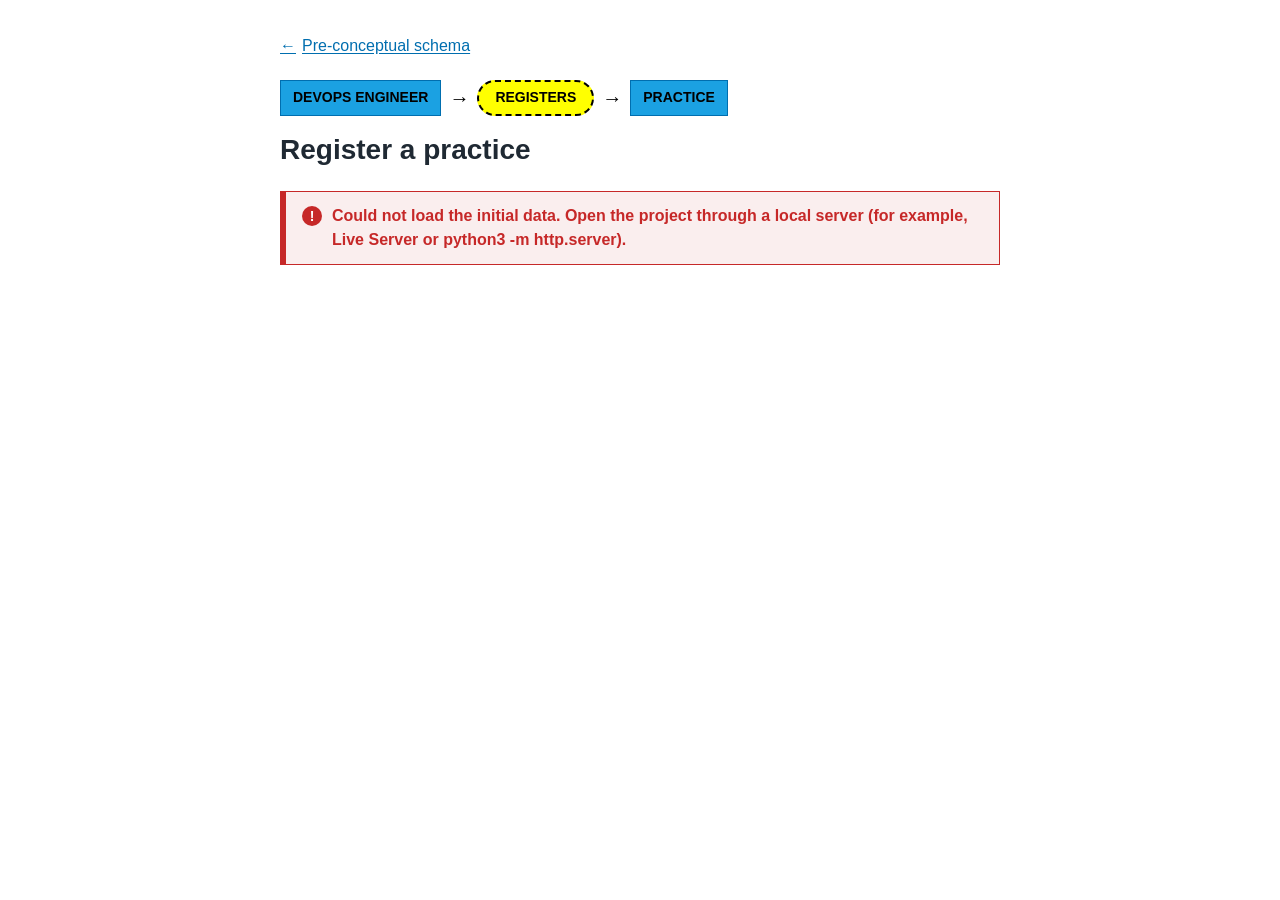
==== register-practice.html @ 0f7d408e "feat(register-practice): interfaz REGISTERS PRACTICE" ====
<!DOCTYPE html>
<html lang="en">
<head>
<meta charset="utf-8">
<meta name="viewport" content="width=device-width, initial-scale=1">
<title>Register practice · DevOps tools and practices</title>
<link rel="icon" href="data:,">
<link rel="stylesheet" href="css/styles.css">
<script src="js/db.js" defer></script>
<script src="js/practice-form.js" defer></script>
</head>
<body>
<main class="page">
  <header>
    <a class="back-link" href="index.html"><span aria-hidden="true">←</span> Pre-conceptual schema</a>
    <p class="triad">
      <span class="triad__concept">DEVOPS ENGINEER</span>
      <span class="triad__arrow" aria-hidden="true">→</span>
      <span class="triad__relation">REGISTERS</span>
      <span class="triad__arrow" aria-hidden="true">→</span>
      <span class="triad__concept">PRACTICE</span>
    </p>
    <h1>Register a practice</h1>
  </header>

  <div id="load-error" class="notice notice--error" role="alert"></div>
  <div id="saved" class="notice notice--success" role="status"></div>
  <div id="practice-form"></div>
</main>
<script>
  // db.js and practice-form.js are deferred, so they run after this script: wait for them.
  document.addEventListener('DOMContentLoaded', function () {
    var LOAD_ERROR = 'Could not load the initial data. Open the project through a local server ' +
      '(for example, Live Server or python3 -m http.server).';
    var container = document.getElementById('practice-form');
    var saved = document.getElementById('saved');

    DB.ready.then(function () {
      // A new attempt clears the previous confirmation; a successful save sets it again.
      // Capture phase: it must run before the form's own submit handler, which may already
      // save (and call onSaved) before a bubbling listener would run.
      container.addEventListener('submit', function () { saved.textContent = ''; }, true);
      PracticeForm.mount(container, {
        mode: 'create',
        onSaved: function (practice) {
          saved.textContent = 'Practice saved: ' + practice.name + '.';
        }
      });
    }, function () {
      container.remove();
      document.getElementById('load-error').textContent = LOAD_ERROR;
    });
  });
</script>
</body>
</html>
---- css/styles.css ----
/*
 * Shared styles of the DevOps tools and practices pages.
 * The concept, usage, relation and attribute colors come from the pre-conceptual
 * schema (docs/esquema-preconceptual.svg). docs/style-guide.html shows every class.
 *
 * index.html doesn't load this file: the labels of its inline schema need the
 * default content-box sizing, and the reset below would move them.
 */

:root {
  --concept: #1BA1E2;
  --concept-strong: #006EAF;
  --usage: #97D077;
  --relation: #FFFF00;
  --attribute: #A6A6A6;
  --bg: #FFFFFF;
  --text: #1F2933;
  --muted: #52606D;
  --error: #C62828;
  --success: #2E7D32;
  --focus: #006EAF;
  color-scheme: light;
}

*,
*::before,
*::after {
  box-sizing: border-box;
}

/* ---------- Base ---------- */

body {
  margin: 0;
  background: var(--bg);
  color: var(--text);
  font-family: Helvetica, Arial, sans-serif;
  font-size: 16px;
  line-height: 1.5;
}

h1 {
  margin: 0 0 24px;
  font-size: 28px;
  line-height: 1.25;
}

h2 {
  margin: 0 0 16px;
  font-size: 20px;
  line-height: 1.3;
}

p {
  margin: 0 0 16px;
}

a {
  color: var(--concept-strong);
  text-underline-offset: 2px;
}

a:hover {
  text-decoration-thickness: 2px;
}

:focus-visible {
  outline: 3px solid var(--focus);
  outline-offset: 2px;
}

/* When Tab scrolls the page, leave room for the 5px focus ring at the edge of the screen. */
a,
button,
input,
select,
textarea {
  scroll-margin: 8px;
}

img {
  max-width: 100%;
}

hr {
  margin: 40px 0;
  border: 0;
  border-top: 1px solid var(--attribute);
}

/* ---------- Layout ---------- */

.page {
  width: min(100% - 32px, 720px);
  margin: 0 auto;
  padding: 24px 0 48px;
}

/* ---------- Page header: back link, triad and h1 ---------- */

.back-link {
  display: inline-flex;
  align-items: center;
  gap: 6px;
  min-height: 44px;
}

/* DEVOPS ENGINEER → relation → concept, drawn like the schema. Wraps when it doesn't fit. */
.triad {
  display: flex;
  flex-wrap: wrap;
  align-items: center;
  gap: 8px;
  margin: 12px 0 16px;
  color: #000000;
  font-size: 14px;
  font-weight: 700;
  line-height: 1.25;
  text-transform: uppercase;
}

.triad__concept,
.triad__relation {
  display: inline-flex;
  align-items: center;
  min-height: 36px;
  color: #000000;
}

/* Same fill and outline as the concept boxes of the schema. */
.triad__concept {
  padding: 6px 12px;
  border: 1px solid var(--concept-strong);
  background: var(--concept);
}

.triad__concept--usage {
  border-color: #36393D;
  background: var(--usage);
}

.triad__relation {
  padding: 6px 16px;
  border: 2px dashed #000000;
  border-radius: 999px;
  background: var(--relation);
}

.triad__arrow {
  font-size: 20px;
  font-weight: 400;
  line-height: 1;
}

/* ---------- Forms ---------- */

.form {
  display: grid;
  gap: 24px;
}

/* Margins instead of a grid gap, so an empty .field__error takes no space. */
.field > * + * {
  margin-top: 6px;
}

.field__label {
  display: block;
  font-size: 14px;
  font-weight: 700;
  line-height: 1.4;
}

.field__required {
  color: var(--muted);
  font-weight: 400;
}

.field__hint,
.field__error {
  margin-bottom: 0;
  font-size: 14px;
  line-height: 1.4;
}

.field__hint {
  color: var(--muted);
}

.field__error {
  color: var(--error);
  font-weight: 700;
}

.field__error:empty {
  margin-top: 0;
}

.input {
  display: block;
  width: 100%;
  min-height: 44px;
  padding: 10px 12px;
  border: 1px solid var(--muted);
  border-radius: 4px;
  background: var(--bg);
  color: var(--text);
  font: inherit;
  transition: border-color 0.15s ease;
}

.input:hover {
  border-color: var(--text);
}

textarea.input {
  min-height: 120px;
  resize: vertical;
}

.input[type="file"] {
  padding: 6px 8px;
}

.input::file-selector-button {
  min-height: 30px;
  margin-right: 12px;
  padding: 4px 12px;
  border: 1px solid var(--concept-strong);
  border-radius: 4px;
  background: var(--bg);
  color: var(--concept-strong);
  font: inherit;
  font-weight: 700;
  cursor: pointer;
}

/* The thicker border keeps the error visible without relying on the red alone. */
.input[aria-invalid="true"] {
  padding: 9px 11px;
  border: 2px solid var(--error);
}

.input[type="file"][aria-invalid="true"] {
  padding: 5px 7px;
}

.image-preview {
  display: block;
  width: auto;
  height: auto;
  max-width: 160px;
  max-height: 160px;
  border: 1px solid var(--attribute);
  background: var(--bg);
  object-fit: contain;
}

/* Filter above a .record-table, separated from its header. */
.filter {
  margin: 0 0 24px;
}

.actions {
  display: flex;
  flex-wrap: wrap;
  gap: 12px;
}

/* ---------- Buttons ---------- */

.btn {
  display: inline-flex;
  align-items: center;
  justify-content: center;
  min-height: 44px;
  padding: 8px 20px;
  border: 2px solid var(--concept-strong);
  border-radius: 4px;
  font: inherit;
  font-weight: 700;
  line-height: 1.25;
  text-align: center;
  text-decoration: none;
  cursor: pointer;
  transition: background-color 0.15s ease, border-color 0.15s ease;
}

.btn--primary {
  background: var(--concept-strong);
  color: #FFFFFF;
}

.btn--primary:hover {
  border-color: color-mix(in srgb, var(--concept-strong) 80%, #000000);
  background: color-mix(in srgb, var(--concept-strong) 80%, #000000);
}

.btn--secondary {
  background: var(--bg);
  color: var(--concept-strong);
}

.btn--secondary:hover {
  background: color-mix(in srgb, var(--concept-strong) 8%, var(--bg));
}

/* ---------- Messages ---------- */

/* Above the form. The icon adds a cue besides the color; the text says what happened. */
.notice {
  display: flex;
  align-items: flex-start;
  gap: 10px;
  margin: 0 0 24px;
  padding: 12px 16px;
  border: 1px solid;
  border-left-width: 6px;
  font-weight: 700;
}

.notice::before {
  display: inline-flex;
  flex: none;
  align-items: center;
  justify-content: center;
  width: 20px;
  height: 20px;
  margin-top: 2px;
  border-radius: 50%;
  color: #FFFFFF;
  font-size: 14px;
  line-height: 1;
}

.notice--success {
  border-color: var(--success);
  background: color-mix(in srgb, var(--success) 8%, var(--bg));
  color: var(--success);
}

.notice--success::before {
  content: "\2713";
  content: "\2713" / "";
  background: var(--success);
}

.notice--error {
  border-color: var(--error);
  background: color-mix(in srgb, var(--error) 8%, var(--bg));
  color: var(--error);
}

.notice--error::before {
  content: "!";
  content: "!" / "";
  background: var(--error);
}

/* An empty notice stays in the page, so screen readers announce the text a script puts in it. */
.notice:empty {
  margin: 0;
  padding: 0;
  border: 0;
}

.notice:empty::before {
  content: none;
}

.empty-state {
  margin: 0 0 24px;
  padding: 32px 16px;
  border: 1px dashed var(--attribute);
  color: var(--muted);
  text-align: center;
}

.empty-state > :last-child {
  margin-bottom: 0;
}

/* ---------- Tables ---------- */

/*
 * On narrow screens the table scrolls inside this container instead of the page.
 * position: relative keeps the .visually-hidden texts of the table inside it too;
 * without it they would widen the page at 320px.
 */
.table-scroll {
  position: relative;
  margin: 0 0 24px;
  overflow-x: auto;
}

.record-table {
  width: 100%;
  border-collapse: collapse;
}

.record-table th,
.record-table td {
  padding: 8px 12px;
  border-bottom: 1px solid var(--attribute);
  text-align: left;
  vertical-align: middle;
}

.record-table thead th {
  border-bottom: 2px solid var(--text);
  color: var(--muted);
  font-size: 14px;
  white-space: nowrap;
}

.record-table td:last-child {
  text-align: right;
}

/* Logo of a row: 32 × 32 px, whole and centered whatever its proportion. */
.record-table__logo {
  display: block;
  width: 32px;
  height: 32px;
  object-fit: contain;
}

/*
 * Set --badge-color on the element to the category's color, for example from DB.getAll("categories").
 * inline-flex keeps the dot beside the name when a long name wraps in a narrow column.
 */
.category-badge {
  display: inline-flex;
  align-items: baseline;
}

.category-badge::before {
  content: "";
  flex: none;
  width: 10px;
  height: 10px;
  margin-right: 8px;
  border-radius: 50%;
  background: var(--badge-color, var(--attribute));
}

/* ---------- Utilities ---------- */

/* Hidden on screen, still read by screen readers. */
.visually-hidden {
  position: absolute !important;
  width: 1px !important;
  height: 1px !important;
  margin: -1px !important;
  padding: 0 !important;
  overflow: hidden !important;
  clip: rect(0 0 0 0) !important;
  clip-path: inset(50%) !important;
  border: 0 !important;
  white-space: nowrap !important;
}

@media (prefers-reduced-motion: reduce) {
  *,
  *::before,
  *::after {
    transition: none !important;
    animation: none !important;
    scroll-behavior: auto !important;
  }
}
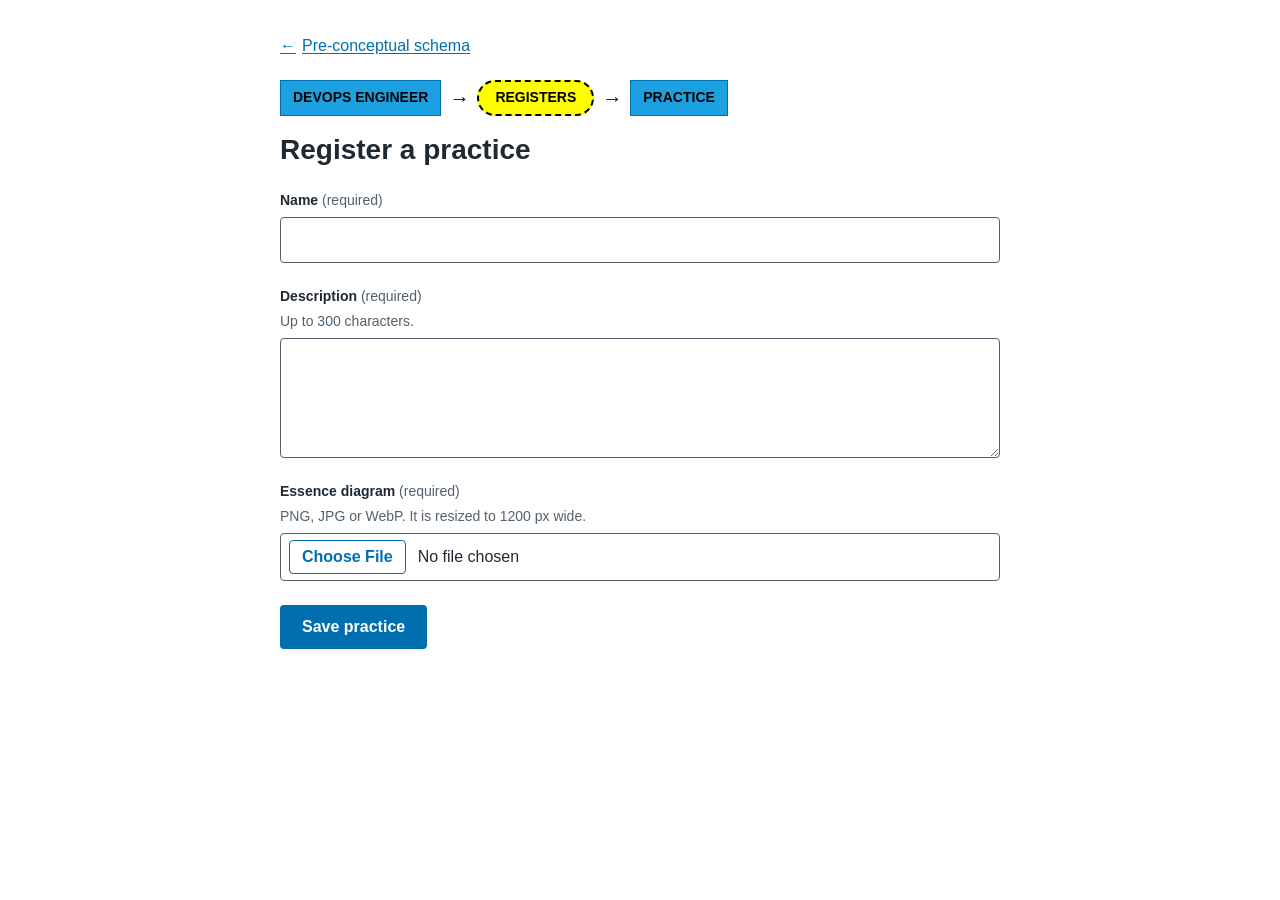
==== commit 69cf46ce: "feat(data): carga de los datos iniciales desde data/seed.js para abrir el sistema con doble clic" ====
--- a/register-practice.html
+++ b/register-practice.html
@@ -6,6 +6,7 @@
 <title>Register practice · DevOps tools and practices</title>
 <link rel="icon" href="data:,">
 <link rel="stylesheet" href="css/styles.css">
+<script src="data/seed.js" defer></script>
 <script src="js/db.js" defer></script>
 <script src="js/practice-form.js" defer></script>
 </head>
@@ -30,8 +31,8 @@
 <script>
   // db.js and practice-form.js are deferred, so they run after this script: wait for them.
   document.addEventListener('DOMContentLoaded', function () {
-    var LOAD_ERROR = 'Could not load the initial data. Open the project through a local server ' +
-      '(for example, Live Server or python3 -m http.server).';
+    var LOAD_ERROR = 'Could not load the initial data. Keep the data and js folders next to ' +
+      'index.html and open the page again.';
     var container = document.getElementById('practice-form');
     var saved = document.getElementById('saved');
 
--- a/css/styles.css
+++ b/css/styles.css
@@ -259,6 +259,21 @@
 /* Filter above a .record-table, separated from its header. */
 .filter {
   margin: 0 0 24px;
+}
+
+/* Below a select: the logo (48 × 48 px) or the diagram thumbnail (160 px wide) of the chosen record. */
+.choice-logo {
+  display: block;
+  width: 48px;
+  height: 48px;
+  object-fit: contain;
+}
+
+.choice-thumbnail {
+  display: block;
+  width: 160px;
+  height: auto;
+  border: 1px solid var(--attribute);
 }
 
 .actions {
@@ -425,6 +440,26 @@
   object-fit: contain;
 }
 
+/* A cell with a .record-table__logo and the name beside it. */
+.record-table__tool {
+  display: flex;
+  align-items: center;
+  gap: 12px;
+}
+
+.record-table__tool .record-table__logo {
+  flex: none;
+}
+
+/* Essence diagram of a row: a 64 px wide thumbnail that keeps its proportion. */
+.record-table__diagram {
+  display: block;
+  width: 64px;
+  max-width: none;
+  height: auto;
+  border: 1px solid var(--attribute);
+}
+
 /*
  * Set --badge-color on the element to the category's color, for example from DB.getAll("categories").
  * inline-flex keeps the dot beside the name when a long name wraps in a narrow column.
@@ -442,6 +477,89 @@
   margin-right: 8px;
   border-radius: 50%;
   background: var(--badge-color, var(--attribute));
+}
+
+/* ---------- Record lists (tools.html, practices.html and usages.html) ---------- */
+
+/* How many records the list shows, below the filters. */
+.list-count {
+  color: var(--muted);
+  font-size: 14px;
+}
+
+/* A heading (a category or a practice) and its .record-list. */
+.record-group {
+  margin: 0 0 32px;
+}
+
+.record-group__title {
+  margin: 0 0 8px;
+}
+
+.record-list {
+  margin: 0 0 24px;
+  padding: 0;
+  border-top: 1px solid var(--attribute);
+  list-style: none;
+}
+
+.record-group .record-list {
+  margin-bottom: 0;
+}
+
+.record-list__item {
+  display: flex;
+  align-items: flex-start;
+  gap: 16px;
+  padding: 16px 0;
+  border-bottom: 1px solid var(--attribute);
+}
+
+/* display: flex above would show the items the filters hide. */
+.record-list__item[hidden] {
+  display: none;
+}
+
+/* Logo of an item: 48 × 48 px, whole and centered whatever its proportion. */
+.record-list__logo {
+  display: block;
+  flex: none;
+  width: 48px;
+  height: 48px;
+  object-fit: contain;
+}
+
+/* min-width: 0 lets long names and descriptions wrap instead of widening the page. */
+.record-list__body {
+  flex: 1;
+  min-width: 0;
+}
+
+.record-list__name {
+  margin: 0 0 4px;
+  font-size: 18px;
+  line-height: 1.3;
+  overflow-wrap: anywhere;
+}
+
+.record-list__meta {
+  margin: 0 0 8px;
+  color: var(--muted);
+  font-size: 14px;
+}
+
+.record-list__text {
+  margin: 0;
+  overflow-wrap: anywhere;
+}
+
+/* Essence diagram of a practice, as wide as the column. */
+.record-list__diagram {
+  display: block;
+  width: 100%;
+  height: auto;
+  margin-top: 12px;
+  border: 1px solid var(--attribute);
 }
 
 /* ---------- Utilities ---------- */
